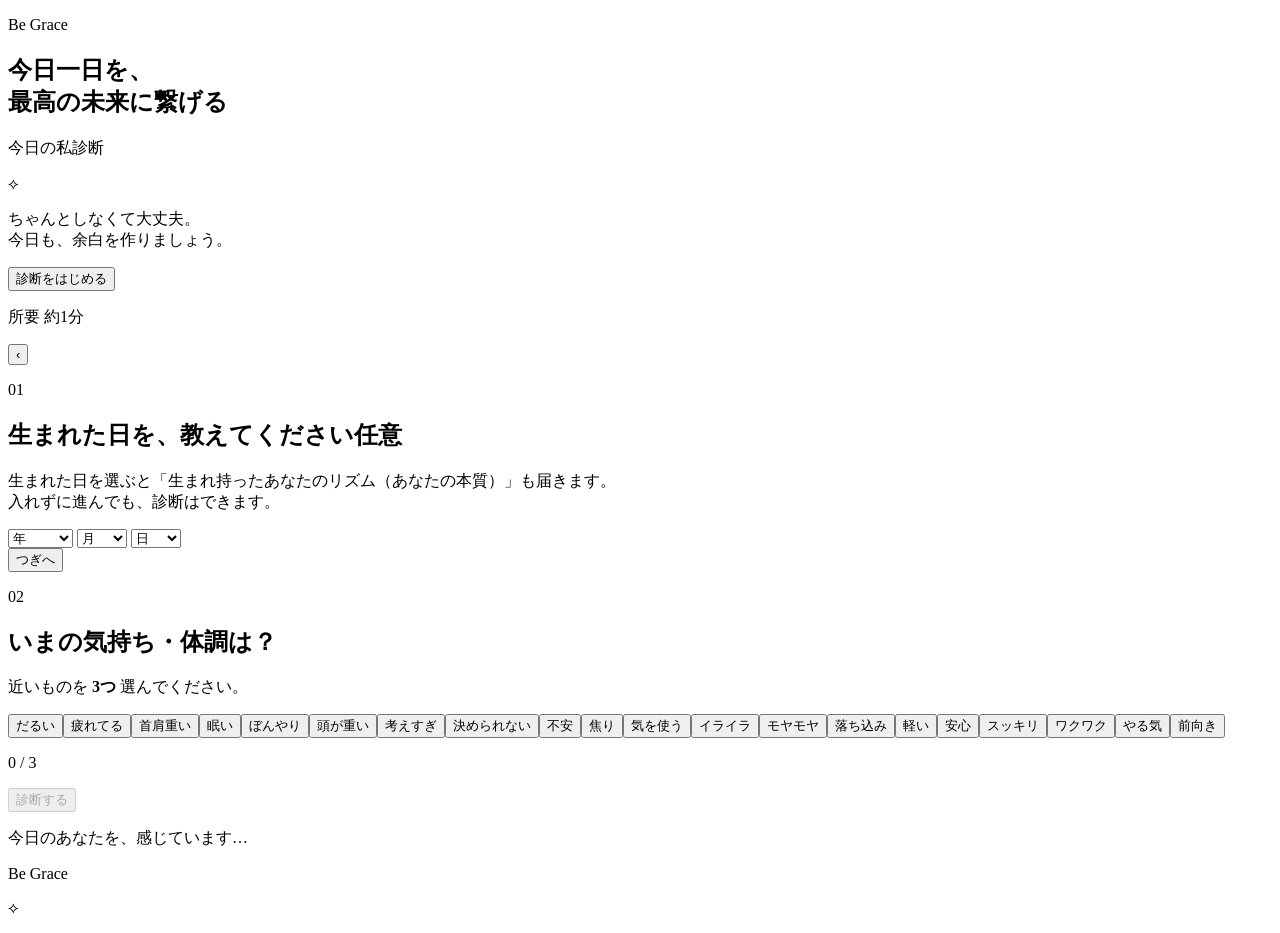
==== index.html @ ad517713 "30日専用アプリ（独立）：常に30日・ラベンダーDアイコン・最後に会員誘導・HP/モード切替なし" ====
<!DOCTYPE html>
<html lang="ja">
  <head>
    <meta charset="UTF-8" />
    <meta name="viewport" content="width=device-width, initial-scale=1.0, viewport-fit=cover" />
    <meta name="theme-color" content="#c4b4e7" />
    <title>Be Grace ─ 今日の私診断（30日）</title>

    <!-- ホーム画面用アイコン設定（manifestのstart_url上書きを避け、追加時のURL=モードを保持） -->
    <link rel="icon" href="icon-192.png" />
    <link rel="apple-touch-icon" href="apple-touch-icon.png" />
    <meta name="apple-mobile-web-app-capable" content="yes" />
    <meta name="mobile-web-app-capable" content="yes" />
    <meta name="apple-mobile-web-app-status-bar-style" content="default" />
    <meta name="apple-mobile-web-app-title" content="私診断" />
    <meta
      name="description"
      content="今日一日を最高の未来に繋げる。Be Grace の無料の玄関、今日の私診断。"
    />

    <!-- 共有時（LINE / Instagram など）のプレビュー表示 -->
    <meta property="og:type" content="website" />
    <meta property="og:title" content="今日の私診断 ─ Be Grace" />
    <meta
      property="og:description"
      content="今日一日を、最高の未来に繋げる。1分でできる、今日のあなたの状態診断。"
    />
    <meta property="og:locale" content="ja_JP" />
    <meta name="twitter:card" content="summary_large_image" />
    <!-- ▼公開後、画像URL（絶対パス）を入れると、共有時に画像が出ます
         <meta property="og:image" content="https://あなたのURL/ogp.png" /> -->

    <!-- タブ・ブックマークのアイコン（ゴールドのリング） -->
    <link
      rel="icon"
      href="data:image/svg+xml,%3Csvg%20xmlns='http://www.w3.org/2000/svg'%20viewBox='0%200%2032%2032'%3E%3Ccircle%20cx='16'%20cy='16'%20r='9'%20fill='none'%20stroke='%23bd9c5e'%20stroke-width='2'/%3E%3C/svg%3E"
    />

    <link rel="preconnect" href="https://fonts.googleapis.com" />
    <link rel="preconnect" href="https://fonts.gstatic.com" crossorigin />
    <link
      href="https://fonts.googleapis.com/css2?family=Noto+Sans+JP:wght@300;400;500&family=Noto+Serif+JP:wght@300;400;500;600&family=Cormorant+Garamond:ital,wght@0,400;0,500;1,400&display=swap"
      rel="stylesheet"
    />
    <link rel="stylesheet" href="styles.css" />
  </head>
  <body>
    <main class="stage" id="stage">
      <!-- ▼ 玄関（ウェルカム） -->
      <section class="screen screen--welcome is-active" data-screen="welcome">
        <div class="welcome-inner">
          <p class="eyebrow">Be Grace</p>
          <h1 class="hero-title">今日一日を、<br />最高の未来に繋げる</h1>
          <p class="hero-sub">今日の私診断</p>
          <div class="hero-ornament" aria-hidden="true">⟡</div>
          <p class="hero-lead">
            ちゃんとしなくて大丈夫。<br />
            今日も、余白を作りましょう。
          </p>
          <button class="btn btn--primary" data-action="start">診断をはじめる</button>
          <p class="hero-note">所要 約1分 ・ 無料</p>
        </div>
      </section>

      <!-- ▼ 質問ステップ -->
      <section class="screen screen--quiz" data-screen="quiz">
        <header class="quiz-head">
          <button class="back" data-action="back" aria-label="ひとつ前へ">‹</button>
          <div class="progress" aria-hidden="true">
            <span class="dot" data-step="0"></span>
            <span class="dot" data-step="1"></span>
          </div>
          <span class="quiz-head__spacer"></span>
        </header>

        <!-- Step 1: 生年月日 -->
        <div class="step is-active" data-step="0">
          <p class="step-no">01</p>
          <h2 class="step-title">生まれた日を、教えてください<span class="optional-tag">任意</span></h2>
          <p class="step-hint">
            生まれた日を選ぶと「生まれ持ったあなたのリズム（あなたの本質）」も届きます。<br />
            入れずに進んでも、診断はできます。
          </p>
          <div class="field-birth">
            <select class="field-select" id="birthYear" aria-label="生まれた年"></select>
            <select class="field-select" id="birthMonth" aria-label="生まれた月"></select>
            <select class="field-select" id="birthDay" aria-label="生まれた日"></select>
          </div>
          <div class="birth-preview" id="birthPreview" hidden>
            <span class="rhythm-label">Your Nature ─ 生まれ持ったあなたのリズム</span>
            <p class="rhythm-name"></p>
            <p class="rhythm-reading"></p>
            <p class="birth-preview__caption">↑ これが、あなたの生まれ持った性質です。</p>
          </div>
          <button class="btn btn--primary" data-action="next" data-from="0">つぎへ</button>
        </div>

        <!-- Step 2: 気持ち・体調 3つ -->
        <div class="step" data-step="1">
          <p class="step-no">02</p>
          <h2 class="step-title">いまの気持ち・体調は？</h2>
          <p class="step-hint">近いものを <b>3つ</b> 選んでください。</p>
          <div
            class="choices choices--feelings"
            id="feelings"
            role="group"
            aria-label="気持ち・体調を3つ選ぶ"
          ><!-- JSで生成 --></div>
          <p class="select-count" id="selectCount">0 / 3</p>
          <button class="btn btn--primary" data-action="next" data-from="1" disabled>
            診断する
          </button>
        </div>
      </section>

      <!-- ▼ 診断中 -->
      <section class="screen screen--loading" data-screen="loading">
        <div class="loader" aria-hidden="true"><span></span><span></span><span></span></div>
        <p class="loading-text">今日のあなたを、感じています…</p>
      </section>

      <!-- ▼ 使い切ったとき（1回／14日モード）の案内 -->
      <section class="screen screen--welcome" data-screen="locked">
        <div class="welcome-inner">
          <p class="eyebrow">Be Grace</p>
          <div class="hero-ornament" aria-hidden="true">⟡</div>
          <p class="hero-lead" id="lockedLead"></p>
          <a class="btn btn--primary" id="lockedCta" href="#" target="_blank" rel="noopener"></a>
        </div>
      </section>

      <!-- ▼ 結果 -->
      <section class="screen screen--result" data-screen="result">
        <div class="result-inner" id="resultInner"><!-- JSで生成 --></div>
      </section>
    </main>

    <script src="config.js"></script>
    <script src="data.js"></script>
    <script src="app.js"></script>
  </body>
</html>
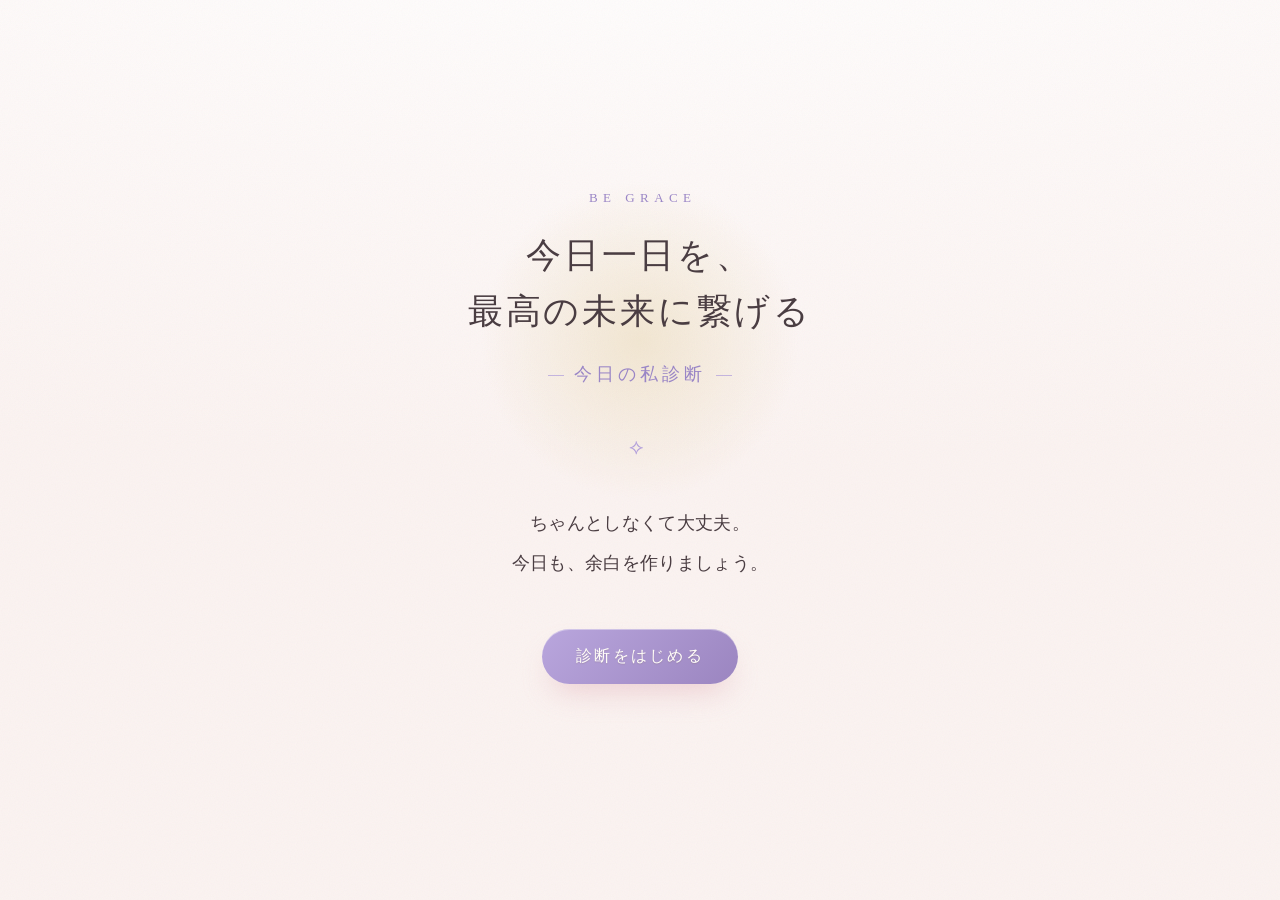
==== commit 29a7d43c: "30日アプリをリッチ版に：会員版の14日/28日傾向＋30日まとめ＋誘導を移植（カラダ表記・30日固定・専用記憶箱・ラベンダー）" ====
--- a/index.html
+++ b/index.html
@@ -5,17 +5,9 @@
     <meta name="viewport" content="width=device-width, initial-scale=1.0, viewport-fit=cover" />
     <meta name="theme-color" content="#c4b4e7" />
     <title>Be Grace ─ 今日の私診断（30日）</title>
-
-    <!-- ホーム画面用アイコン設定（manifestのstart_url上書きを避け、追加時のURL=モードを保持） -->
-    <link rel="icon" href="icon-192.png" />
-    <link rel="apple-touch-icon" href="apple-touch-icon.png" />
-    <meta name="apple-mobile-web-app-capable" content="yes" />
-    <meta name="mobile-web-app-capable" content="yes" />
-    <meta name="apple-mobile-web-app-status-bar-style" content="default" />
-    <meta name="apple-mobile-web-app-title" content="私診断" />
     <meta
       name="description"
-      content="今日一日を最高の未来に繋げる。Be Grace の無料の玄関、今日の私診断。"
+      content="今日一日を最高の未来に繋げる。Be Grace、今日の私診断。"
     />
 
     <!-- 共有時（LINE / Instagram など）のプレビュー表示 -->
@@ -30,11 +22,12 @@
     <!-- ▼公開後、画像URL（絶対パス）を入れると、共有時に画像が出ます
          <meta property="og:image" content="https://あなたのURL/ogp.png" /> -->
 
-    <!-- タブ・ブックマークのアイコン（ゴールドのリング） -->
-    <link
-      rel="icon"
-      href="data:image/svg+xml,%3Csvg%20xmlns='http://www.w3.org/2000/svg'%20viewBox='0%200%2032%2032'%3E%3Ccircle%20cx='16'%20cy='16'%20r='9'%20fill='none'%20stroke='%23bd9c5e'%20stroke-width='2'/%3E%3C/svg%3E"
-    />
+    <!-- アプリアイコン（ラベンダー・私診断30） -->
+    <link rel="icon" href="icon-192.png" />
+    <link rel="apple-touch-icon" href="apple-touch-icon.png" />
+    <link rel="manifest" href="manifest.webmanifest" />
+    <meta name="apple-mobile-web-app-capable" content="yes" />
+    <meta name="apple-mobile-web-app-title" content="私診断30" />
 
     <link rel="preconnect" href="https://fonts.googleapis.com" />
     <link rel="preconnect" href="https://fonts.gstatic.com" crossorigin />
@@ -42,7 +35,891 @@
       href="https://fonts.googleapis.com/css2?family=Noto+Sans+JP:wght@300;400;500&family=Noto+Serif+JP:wght@300;400;500;600&family=Cormorant+Garamond:ital,wght@0,400;0,500;1,400&display=swap"
       rel="stylesheet"
     />
-    <link rel="stylesheet" href="styles.css" />
+    <style>
+/* ============================================================
+   Be Grace ─ 今日の私診断
+   リュクス・女性向け・余白を大切にしたトーン
+   ============================================================ */
+
+:root {
+  --cream: #fdf8f7;
+  --cream-deep: #fbf3f1;
+  --ivory: #ffffff;
+  --ink: #4a3d42;
+  --ink-soft: #7a6a70;
+  --gold: #b3a0db;
+  --gold-deep: #9a86c6;
+  --gold-light: #efe9f9;
+  --rose: #e6a6b4;
+  --rose-soft: #f6d2da;
+  --rosegold: #e3b79e;
+  --line: #f0dcd4;
+  --radius: 26px;
+  --ease: cubic-bezier(0.22, 0.61, 0.36, 1);
+  --shadow: 0 30px 60px -24px rgba(205, 165, 170, 0.30);
+  --shadow-card: 0 26px 54px -24px rgba(205, 165, 170, 0.32), 0 4px 14px -8px rgba(205, 165, 170, 0.18);
+  --shadow-soft: 0 16px 38px -22px rgba(205, 165, 170, 0.26);
+  --shadow-btn: 0 16px 30px -10px rgba(220, 160, 170, 0.45);
+}
+
+* {
+  box-sizing: border-box;
+  margin: 0;
+  padding: 0;
+}
+
+html,
+body {
+  height: 100%;
+}
+
+body {
+  font-family: 'Noto Sans JP', sans-serif;
+  color: var(--ink);
+  background:
+    radial-gradient(150% 65% at 50% -14%, #ffffff 0%, var(--cream) 52%, var(--cream-deep) 100%) fixed;
+  -webkit-font-smoothing: antialiased;
+  line-height: 1.85;
+  letter-spacing: 0.02em;
+  font-weight: 300;
+}
+
+/* ごく薄い紙の質感（リュクスなマット感） */
+body::before {
+  content: '';
+  position: fixed;
+  inset: 0;
+  z-index: 0;
+  pointer-events: none;
+  background-image: url("data:image/svg+xml,%3Csvg%20xmlns='http://www.w3.org/2000/svg'%20width='100'%20height='100'%3E%3Cfilter%20id='n'%3E%3CfeTurbulence%20type='fractalNoise'%20baseFrequency='0.85'%20numOctaves='2'%20stitchTiles='stitch'/%3E%3C/filter%3E%3Crect%20width='100%25'%20height='100%25'%20filter='url(%23n)'/%3E%3C/svg%3E");
+  opacity: 0.05;
+  mix-blend-mode: multiply;
+}
+
+.stage {
+  max-width: 468px;
+  margin: 0 auto;
+  min-height: 100dvh;
+  padding: 0 24px env(safe-area-inset-bottom);
+  display: flex;
+  flex-direction: column;
+  position: relative;
+  z-index: 1;
+}
+
+/* ---------- 画面の切り替え ---------- */
+.screen {
+  display: none;
+  flex: 1;
+  flex-direction: column;
+  animation: fade 0.7s var(--ease);
+}
+.screen.is-active {
+  display: flex;
+}
+@keyframes fade {
+  from {
+    opacity: 0;
+    transform: translateY(14px);
+  }
+  to {
+    opacity: 1;
+    transform: none;
+  }
+}
+
+/* ---------- 共通パーツ ---------- */
+.eyebrow {
+  font-family: 'Cormorant Garamond', serif;
+  letter-spacing: 0.42em;
+  text-transform: uppercase;
+  font-size: 13px;
+  color: var(--gold-deep);
+  text-indent: 0.42em;
+}
+
+.btn {
+  font-family: inherit;
+  font-size: 16px;
+  font-weight: 400;
+  letter-spacing: 0.14em;
+  border: none;
+  cursor: pointer;
+  border-radius: 999px;
+  padding: 17px 34px;
+  display: inline-block;
+  text-align: center;
+  text-decoration: none; /* <a>のボタンでも下線を出さず、余白を正しく効かせる */
+  transition:
+    transform 0.4s var(--ease),
+    box-shadow 0.4s var(--ease),
+    opacity 0.3s;
+}
+.btn--primary {
+  background: linear-gradient(135deg, #b9a6dd 0%, #9b85c0 100%);
+  color: #fffdf8;
+  box-shadow: var(--shadow-btn), inset 0 1px 0 rgba(255, 255, 255, 0.38);
+  text-shadow: 0 1px 1px rgba(120, 90, 40, 0.16);
+}
+.btn--primary:hover {
+  transform: translateY(-2px);
+  box-shadow:
+    0 22px 36px -10px rgba(168, 134, 63, 0.5),
+    inset 0 1px 0 rgba(255, 255, 255, 0.42);
+}
+.btn--primary:active {
+  transform: translateY(0);
+}
+.btn--primary:disabled {
+  opacity: 0.35;
+  cursor: default;
+  box-shadow: none;
+  transform: none;
+}
+.btn--ghost {
+  background: transparent;
+  color: var(--gold-deep);
+  border: 1px solid var(--line);
+}
+/* やわらかいお誘い用（売り込み感を出さない） */
+.btn--soft {
+  background: linear-gradient(180deg, #fffefb, #f6ecda);
+  color: var(--gold-deep);
+  border: 1px solid var(--gold);
+  box-shadow: 0 8px 20px -12px rgba(168, 134, 63, 0.32);
+}
+.btn--soft:hover {
+  transform: translateY(-2px);
+  background: linear-gradient(180deg, #fffefb, #f1e4cb);
+  box-shadow: 0 14px 26px -12px rgba(168, 134, 63, 0.4);
+}
+
+/* ============================================================
+   玄関（ウェルカム）
+   ============================================================ */
+.screen--welcome {
+  justify-content: center;
+  text-align: center;
+}
+.welcome-inner {
+  padding: 40px 6px 70px;
+  position: relative;
+}
+/* 玄関の、やわらかな光 */
+.welcome-inner::before {
+  content: '';
+  position: absolute;
+  top: 4%;
+  left: 50%;
+  width: 340px;
+  height: 340px;
+  max-width: 92vw;
+  transform: translateX(-50%);
+  background: radial-gradient(circle, rgba(226, 207, 159, 0.4), transparent 66%);
+  z-index: -1;
+  pointer-events: none;
+}
+.hero-title {
+  font-family: 'Noto Serif JP', serif;
+  font-weight: 500;
+  font-size: clamp(27px, 8.2vw, 35px);
+  letter-spacing: 0.08em;
+  margin: 18px 0 14px;
+  line-height: 1.6;
+}
+.hero-sub {
+  display: inline-block;
+  font-family: 'Noto Serif JP', serif;
+  font-weight: 400;
+  color: var(--gold-deep);
+  letter-spacing: 0.22em;
+  font-size: 18px;
+  position: relative;
+  padding: 0 26px;
+  margin-top: 4px;
+}
+.hero-sub::before,
+.hero-sub::after {
+  content: '';
+  position: absolute;
+  top: 52%;
+  width: 16px;
+  height: 1px;
+  background: var(--gold);
+  opacity: 0.75;
+}
+.hero-sub::before {
+  left: 0;
+}
+.hero-sub::after {
+  right: 0;
+}
+.hero-ornament {
+  color: var(--gold);
+  font-size: 22px;
+  margin: 36px 0;
+  letter-spacing: 0.3em;
+}
+.hero-lead {
+  font-family: 'Noto Serif JP', serif;
+  font-weight: 300;
+  font-size: 18px;
+  line-height: 2.2;
+  margin-bottom: 46px;
+}
+.hero-note {
+  margin-top: 22px;
+  font-size: 12px;
+  letter-spacing: 0.18em;
+  color: var(--ink-soft);
+}
+
+/* ============================================================
+   クイズ
+   ============================================================ */
+.quiz-head {
+  display: flex;
+  align-items: center;
+  justify-content: space-between;
+  padding: 26px 2px 8px;
+}
+.back {
+  background: none;
+  border: none;
+  font-size: 28px;
+  line-height: 1;
+  color: var(--gold-deep);
+  cursor: pointer;
+  width: 40px;
+  height: 40px;
+  border-radius: 50%;
+  transition: background 0.3s;
+}
+.back:hover {
+  background: rgba(189, 156, 94, 0.1);
+}
+.quiz-head__spacer {
+  width: 40px;
+}
+.progress {
+  display: flex;
+  gap: 10px;
+}
+.dot {
+  width: 8px;
+  height: 8px;
+  border-radius: 50%;
+  background: var(--line);
+  transition: all 0.5s var(--ease);
+}
+.dot.is-on {
+  background: var(--gold);
+  transform: scale(1.25);
+}
+
+.step {
+  display: none;
+  flex: 1;
+  flex-direction: column;
+  padding: 18px 2px 40px;
+  animation: fade 0.6s var(--ease);
+}
+.step.is-active {
+  display: flex;
+}
+.step-no {
+  font-family: 'Cormorant Garamond', serif;
+  font-size: 30px;
+  color: var(--gold);
+  letter-spacing: 0.1em;
+}
+.step-title {
+  font-family: 'Noto Serif JP', serif;
+  font-weight: 500;
+  font-size: clamp(16px, 4.8vw, 19px);
+  line-height: 1.6;
+  margin: 8px 0 10px;
+  white-space: nowrap; /* 見出しは1行に収める */
+}
+.step-hint {
+  color: var(--ink-soft);
+  font-size: 14px;
+  margin-bottom: 30px;
+}
+.optional-tag {
+  display: inline-block;
+  vertical-align: middle;
+  margin-left: 10px;
+  font-family: 'Noto Sans JP', sans-serif;
+  font-size: 11px;
+  font-weight: 400;
+  letter-spacing: 0.08em;
+  color: var(--gold-deep);
+  background: rgba(189, 156, 94, 0.12);
+  border-radius: 999px;
+  padding: 3px 12px;
+}
+.step-hint b {
+  color: var(--gold-deep);
+  font-weight: 500;
+}
+
+.field-birth {
+  display: flex;
+  gap: 10px;
+}
+.field-select {
+  flex: 1;
+  min-width: 0;
+  font-family: inherit;
+  font-size: 16px;
+  color: var(--ink);
+  background-color: var(--ivory);
+  border: 1px solid var(--line);
+  border-radius: 16px;
+  padding: 17px 28px 17px 12px;
+  cursor: pointer;
+  letter-spacing: 0.04em;
+  text-align: center;
+  text-align-last: center;
+  appearance: none;
+  -webkit-appearance: none;
+  /* 金色の下向き矢印（押せる印） */
+  background-image: url("data:image/svg+xml,%3Csvg%20xmlns='http://www.w3.org/2000/svg'%20width='12'%20height='8'%20viewBox='0%200%2012%208'%3E%3Cpath%20d='M1%201l5%205%205-5'%20fill='none'%20stroke='%23bd9c5e'%20stroke-width='1.6'/%3E%3C/svg%3E");
+  background-repeat: no-repeat;
+  background-position: right 11px center;
+}
+.field-select:focus {
+  outline: none;
+  border-color: var(--gold);
+  box-shadow: 0 0 0 4px rgba(189, 156, 94, 0.12);
+}
+
+/* 生まれた日を選ぶと現れる、その場プレビュー */
+.birth-preview {
+  margin-top: 22px;
+  margin-bottom: auto;
+  text-align: center;
+  padding: 24px 22px 22px;
+  background: linear-gradient(135deg, #faf4e9, #f5ead6);
+  border-radius: 22px;
+  animation: rise 0.6s var(--ease);
+}
+.birth-preview .rhythm-name {
+  font-size: 21px;
+  margin-top: 8px;
+}
+.birth-preview .rhythm-reading {
+  font-size: 14px;
+}
+.birth-preview__caption {
+  margin-top: 16px;
+  font-size: 11px;
+  line-height: 1.8;
+  color: var(--ink-soft);
+  letter-spacing: 0.04em;
+}
+
+/* 選択肢 */
+.choices {
+  display: flex;
+  flex-wrap: wrap;
+  gap: 11px;
+  margin-bottom: auto;
+}
+.choices--gender {
+  flex-direction: column;
+}
+.chip {
+  font-family: inherit;
+  font-size: 15px;
+  font-weight: 300;
+  color: var(--ink);
+  background: linear-gradient(180deg, #fffdf9, var(--ivory));
+  border: 1px solid var(--line);
+  border-radius: 999px;
+  padding: 13px 20px;
+  cursor: pointer;
+  transition: all 0.35s var(--ease);
+  letter-spacing: 0.05em;
+  box-shadow: 0 2px 6px -3px rgba(150, 122, 80, 0.12);
+}
+.chip--lg {
+  padding: 18px 22px;
+  text-align: left;
+  font-size: 16px;
+}
+.chip:hover {
+  border-color: var(--gold);
+  transform: translateY(-1px);
+}
+.chip.is-on, .chip:active {
+  background: #fff !important;
+  color: var(--gold-deep) !important;
+  border-color: var(--gold) !important;
+  transform: translateY(-1px) !important;
+  box-shadow: 0 6px 16px -8px rgba(179, 160, 219, 0.55) !important;
+  font-weight: 600 !important;
+}
+.chip { -webkit-tap-highlight-color: transparent; touch-action: manipulation; }
+/* tone でほのかに色味を分ける */
+.chip[data-tone='shine'].is-on {
+  background: #fff;
+}
+.chip.is-disabled {
+  opacity: 0.4;
+  pointer-events: none;
+}
+
+.select-count {
+  text-align: center;
+  font-family: 'Cormorant Garamond', serif;
+  font-size: 22px;
+  color: var(--gold-deep);
+  letter-spacing: 0.1em;
+  margin: 24px 0 18px;
+}
+
+.step .btn {
+  margin-top: 26px;
+  width: 100%;
+}
+
+/* ============================================================
+   診断中
+   ============================================================ */
+.screen--loading {
+  justify-content: center;
+  align-items: center;
+  text-align: center;
+}
+.loader {
+  display: flex;
+  gap: 12px;
+  margin-bottom: 28px;
+}
+.loader span {
+  width: 11px;
+  height: 11px;
+  border-radius: 50%;
+  background: var(--gold);
+  animation: breathe 1.4s var(--ease) infinite;
+}
+.loader span:nth-child(2) {
+  animation-delay: 0.2s;
+}
+.loader span:nth-child(3) {
+  animation-delay: 0.4s;
+}
+@keyframes breathe {
+  0%,
+  100% {
+    transform: scale(0.6);
+    opacity: 0.4;
+  }
+  50% {
+    transform: scale(1);
+    opacity: 1;
+  }
+}
+.loading-text {
+  font-family: 'Noto Serif JP', serif;
+  color: var(--ink-soft);
+  letter-spacing: 0.14em;
+}
+
+/* ============================================================
+   結果
+   ============================================================ */
+.screen--result {
+  padding-bottom: 50px;
+}
+.result-inner {
+  padding-top: 34px;
+}
+.result-eyebrow {
+  text-align: center;
+  font-family: 'Cormorant Garamond', serif;
+  letter-spacing: 0.4em;
+  font-size: 12px;
+  color: var(--gold-deep);
+  text-transform: uppercase;
+  margin-bottom: 18px;
+}
+.result-personal {
+  text-align: center;
+  font-size: 13px;
+  color: var(--ink-soft);
+  margin-bottom: 22px;
+  letter-spacing: 0.06em;
+}
+
+/* 結果ヘッダーカード */
+.result-card {
+  background: linear-gradient(170deg, #fffdf9, var(--ivory));
+  border-radius: var(--radius);
+  padding: 46px 30px 40px;
+  text-align: center;
+  box-shadow: var(--shadow-card);
+  border: 1px solid rgba(255, 255, 255, 0.8);
+  position: relative;
+  overflow: hidden;
+}
+.result-card::before {
+  content: '';
+  position: absolute;
+  inset: 0 0 auto 0;
+  height: 4px;
+  background: linear-gradient(
+    90deg,
+    transparent,
+    var(--type-accent, var(--gold)) 22%,
+    var(--type-accent, var(--gold)) 78%,
+    transparent
+  );
+}
+.result-symbol {
+  font-size: 40px;
+  color: var(--type-accent, var(--gold));
+  line-height: 1;
+}
+.result-type {
+  font-family: 'Noto Serif JP', serif;
+  font-weight: 600;
+  font-size: clamp(21px, 6.4vw, 29px);
+  letter-spacing: 0.03em;
+  margin: 16px 0 12px;
+  white-space: nowrap; /* 「エネルギー充電タイプ」等の長い名前も1行に収める */
+}
+.result-tagline {
+  font-family: 'Noto Serif JP', serif;
+  font-weight: 300;
+  color: var(--ink-soft);
+  font-size: 16px;
+  line-height: 1.9;
+}
+
+/* 今日のあなたのリズム（生年月日 × 今日の日付） */
+.result-rhythm {
+  margin-top: 22px;
+  text-align: center;
+  padding: 24px 22px 26px;
+  background: rgba(255, 255, 255, 0.4);
+  border: 1px solid var(--line);
+  border-radius: 22px;
+  opacity: 0;
+  transform: translateY(16px);
+  animation: rise 0.7s var(--ease) forwards;
+}
+.rhythm-label {
+  display: inline-block;
+  font-family: 'Cormorant Garamond', serif;
+  letter-spacing: 0.18em;
+  font-size: 11px;
+  text-transform: uppercase;
+  color: var(--gold-deep);
+  margin-bottom: 14px;
+}
+.rhythm-name {
+  font-family: 'Noto Serif JP', serif;
+  font-weight: 500;
+  font-size: 22px;
+  letter-spacing: 0.1em;
+  color: var(--gold-deep);
+  position: relative;
+  display: inline-block;
+  padding: 0 24px;
+}
+.rhythm-name::before,
+.rhythm-name::after {
+  content: '';
+  position: absolute;
+  top: 50%;
+  width: 16px;
+  height: 1px;
+  background: var(--gold);
+  opacity: 0.6;
+}
+.rhythm-name::before {
+  left: -6px;
+}
+.rhythm-name::after {
+  right: -6px;
+}
+.rhythm-reading {
+  font-family: 'Noto Serif JP', serif;
+  font-weight: 300;
+  font-size: 14.5px;
+  line-height: 2.05;
+  color: var(--ink);
+  margin-top: 14px;
+  text-align: left;
+}
+
+/* 結果のセクション群 */
+.result-block {
+  margin-top: 26px;
+  background: rgba(255, 255, 255, 0.55);
+  border: 1px solid var(--line);
+  border-radius: 22px;
+  padding: 26px 26px 28px;
+  opacity: 0;
+  transform: translateY(16px);
+  animation: rise 0.7s var(--ease) forwards;
+}
+@keyframes rise {
+  to {
+    opacity: 1;
+    transform: none;
+  }
+}
+.block-label {
+  display: inline-flex;
+  align-items: center;
+  gap: 9px;
+  font-family: 'Cormorant Garamond', serif;
+  letter-spacing: 0.16em;
+  font-size: 13px;
+  text-transform: uppercase;
+  color: var(--gold-deep);
+  margin-bottom: 14px;
+}
+.block-label::before {
+  content: '';
+  width: 18px;
+  height: 1px;
+  background: var(--gold);
+}
+.block-jp {
+  font-family: 'Noto Serif JP', serif;
+  font-weight: 500;
+  font-size: 17px;
+  margin-bottom: 10px;
+  letter-spacing: 0.04em;
+}
+.block-body {
+  font-size: 15px;
+  line-height: 2.1;
+  color: var(--ink);
+}
+
+/* 今日の状態ブロックは、他の結果と同じく中央ぞろえに */
+.result-block--today {
+  text-align: center;
+}
+.result-block--today .block-label {
+  justify-content: center;
+}
+/* 読み応えのある本文（お見受け文・アドバイス）は、読みやすく左ぞろえに */
+.result-block--today .block-body {
+  text-align: left;
+}
+
+/* 今日の判定（進みやすい日 / 整えながら進む日） */
+.verdict {
+  font-family: 'Noto Serif JP', serif;
+  font-weight: 500;
+  font-size: clamp(19px, 5.4vw, 22px);
+  color: var(--gold-deep);
+  text-align: center;
+  letter-spacing: 0.04em;
+  line-height: 1.7;
+  margin-bottom: 18px;
+}
+
+/* タイプ統計（これまでのタイプ別の回数） */
+.type-stats { margin-top: 18px; text-align: left; }
+.type-stats__row { margin: 12px 0; }
+.type-stats__head { display: flex; justify-content: space-between; align-items: baseline; margin-bottom: 5px; gap: 10px; }
+.type-stats__name { font-size: 13px; color: var(--ink); letter-spacing: 0.03em; }
+.type-stats__num { flex: 0 0 auto; font-size: 12px; color: var(--ink-soft); letter-spacing: 0.04em; }
+.type-stats__bar { display: block; height: 6px; border-radius: 999px; background: var(--line); overflow: hidden; }
+.type-stats__fill { display: block; height: 100%; border-radius: 999px;
+  background: linear-gradient(90deg, var(--gold-light), var(--gold-deep)); }
+.type-stats__round { text-align: center; font-size: 12px; color: var(--gold-deep);
+  letter-spacing: 0.08em; margin: -8px 0 14px; }
+.type-stats__note { text-align: center; font-size: 12px; color: var(--ink-soft);
+  letter-spacing: 0.04em; margin-top: 16px; line-height: 1.7; }
+
+/* アファメーション（特別なトーン） */
+.result-block--affirm {
+  background: #ffffff;
+  border-color: var(--line);
+  text-align: center;
+}
+/* アファメーション3つ：1行ずつ、やさしい区切り線で */
+.result-block--affirm .block-jp {
+  margin-bottom: 16px;
+}
+.affirm-line {
+  font-family: 'Noto Serif JP', serif;
+  font-weight: 300;
+  font-size: clamp(15px, 4.2vw, 17px);
+  line-height: 2;
+  padding: 12px 4px;
+}
+.affirm-line + .affirm-line {
+  border-top: 1px solid rgba(189, 156, 94, 0.2);
+}
+
+.affirm-quote {
+  font-family: 'Noto Serif JP', serif;
+  font-weight: 300;
+  font-size: clamp(15px, 4.4vw, 17px);
+  line-height: 2.1;
+  position: relative;
+  padding: 8px 6px;
+}
+.affirm-quote::before,
+.affirm-quote::after {
+  content: none;
+}
+.affirm-quote::after {
+  content: none;
+}
+
+/* 最後のやさしい一言 */
+.result-closing {
+  text-align: center;
+  font-family: 'Noto Serif JP', serif;
+  font-weight: 300;
+  font-size: 18px;
+  line-height: 2.2;
+  color: var(--ink);
+  margin: 40px 14px 8px;
+}
+.closing-mark {
+  color: var(--gold);
+  font-size: 18px;
+  margin-bottom: 14px;
+}
+
+/* Be Grace Message（オーナーからの、毎回ランダムなひとこと） */
+.result-message {
+  display: flex;
+  flex-direction: column;
+  align-items: center;
+}
+.message-label {
+  font-family: 'Cormorant Garamond', serif;
+  letter-spacing: 0.3em;
+  font-size: 12px;
+  text-transform: uppercase;
+  color: var(--gold-deep);
+  text-indent: 0.3em;
+  margin-bottom: 16px;
+}
+.message-body {
+  font-family: 'Noto Serif JP', serif;
+  font-weight: 300;
+  font-size: clamp(16px, 4.6vw, 18px);
+  line-height: 2.2;
+}
+
+/* 鍵の奥への、ひそやかな誘い（売り込まない） */
+.result-door {
+  margin-top: 44px;
+  text-align: center;
+  padding: 30px 24px;
+  border-top: 1px solid var(--line);
+}
+.door-line {
+  font-family: 'Noto Serif JP', serif;
+  font-weight: 300;
+  font-size: 15px;
+  color: var(--ink-soft);
+  line-height: 2.1;
+  letter-spacing: 0.06em;
+}
+.door-cta {
+  width: 100%;
+  margin-top: 24px;
+}
+.door-sub {
+  margin-top: 14px;
+  font-size: 12px;
+  color: var(--ink-soft);
+  letter-spacing: 0.04em;
+}
+.door-invite {
+  margin-top: 18px;
+  font-family: 'Noto Serif JP', serif;
+  font-weight: 400;
+  font-size: 16px;
+  line-height: 2;
+  color: var(--ink);
+  letter-spacing: 0.05em;
+}
+.door-key {
+  font-size: 20px;
+  color: var(--gold);
+  display: block;
+  margin-bottom: 12px;
+}
+.door-mark {
+  font-size: 18px;
+  color: var(--gold);
+  margin-bottom: 14px;
+  letter-spacing: 0.2em;
+}
+
+.result-actions {
+  margin-top: 34px;
+  display: flex;
+  flex-direction: column;
+  gap: 12px;
+}
+.result-actions .btn {
+  width: 100%;
+}
+
+/* やさしい免責 */
+.disclaimer {
+  margin-top: 26px;
+  text-align: center;
+  font-size: 11px;
+  line-height: 1.9;
+  color: var(--ink-soft);
+  opacity: 0.85;
+  letter-spacing: 0.04em;
+}
+
+/* 「う」だけ・「夫」だけ…と最後の1文字が次の行に落ちる"ぼっち改行"を防ぐ。
+   句読点（、。）の所だけで改行し、語の途中では折り返さない（JSが、。の後ろに改行候補を入れる）。
+   長すぎて1行に入らないときだけ、やむを得ず途中で折り返す（overflow-wrap）。 */
+/* 短い・中央ぞろえの言葉：句読点や中央で"半分ずつ"気持ちよく折り返す（phrの<wbr>＋keep-all） */
+.result-tagline,
+.affirm-quote,
+.affirm-line,
+.message-body,
+.door-line,
+.door-invite {
+  word-break: keep-all;
+}
+/* 読み応えのある本文・見出し・説明文：日本語の自然な改行（禁則処理）に任せる。「。」「、」は行頭に来ない */
+.block-body,
+.rhythm-reading,
+.step-title,
+.step-hint,
+.hero-lead {
+  line-break: strict;
+  word-break: normal;
+  overflow-wrap: normal;
+}
+/* 見出しは行の長さをそろえる */
+.hero-title,
+.hero-lead,
+.step-title {
+  text-wrap: balance;
+}
+
+@media (max-width: 360px) {
+  .stage {
+    padding: 0 16px;
+  }
+}
+
+    </style>
   </head>
   <body>
     <main class="stage" id="stage">
@@ -58,7 +935,6 @@
             今日も、余白を作りましょう。
           </p>
           <button class="btn btn--primary" data-action="start">診断をはじめる</button>
-          <p class="hero-note">所要 約1分 ・ 無料</p>
         </div>
       </section>
 
@@ -134,9 +1010,1024 @@
         <div class="result-inner" id="resultInner"><!-- JSで生成 --></div>
       </section>
     </main>
-
-    <script src="config.js"></script>
-    <script src="data.js"></script>
-    <script src="app.js"></script>
+    <script>
+// iPhoneで「触れている間、色が出る(:active)」を効かせるためのおまじない
+document.addEventListener("touchstart", function () {}, { passive: true });
+/* ============================================================
+ *  Be Grace ─ リンク設定ファイル
+ * ============================================================
+ *
+ *  ボタンの飛び先は、あなたのサイト（WordPress）の固定ページに向けてあります。
+ *  ↓ この2ページを WordPress で作れば、ボタンが自動でそこに繋がります。
+ *    ・begracenao.com/guide/   … 個別相談・セミナーのご案内（①の飛び先）
+ *    ・begracenao.com/member/  … 会員のご案内（②の飛び先）
+ *
+ *  ★ ここがポイント ★
+ *  この2ページの"中身"は、いつでも WordPress の管理画面で編集できます。
+ *  （個別相談→セミナーに変える、日時を変える 等）。
+ *  だから、アプリ本体（このファイル）は二度と触らなくてOKです。
+ * ============================================================ */
+
+const CONFIG = {
+  // ① 1日モードの後 →「ご案内を見る」の飛び先（個別相談・セミナーのご案内ページ）
+  CONSULT_URL: 'https://begracenao.com/guide/',
+
+  // ② 14日モードの後 →「次のご案内を見る」の飛び先（会員のご案内ページ）
+  MEMBER_URL: 'https://begracenao-alt.github.io/link/',
+
+  // （予備）LINE公式の友だち追加リンク。今のファネルではアプリ内で未使用
+  LINE_URL: 'https://begracenao.com/guide/',
+};
+
+/*
+ * ▼ アクセス3段階（モード）の使い方
+ *   ・①1日    … 通常のURL                 （無料・LINE登録した人に渡す）
+ *   ・②30日   … URLのうしろに ?plan=30     を付ける（有料ミニ講座用。最後に「30日まとめ」）
+ *   ・③無期限 … URLのうしろに ?plan=member を付ける（あなた＆会員に渡す）
+ *   例）https://begracenao.com/shindan.html?plan=30
+ */
+
+/*
+ * Be Grace ─ 今日の私診断（入口）
+ * 診断データ定義
+ *
+ * - FEELINGS: 体調・気持ちの選択肢（3つ選ぶ）。各選択肢は診断タイプへの重みを持つ。
+ * - TYPES:    7つの診断タイプと、診断で出す5項目のコピー。
+ *
+ * 医療診断ではなく、セルフケアの範囲。責めず・押し付けず・ホッとする言葉で。
+ */
+
+/* 診断タイプ ID */
+const T = {
+  BRAIN: 'brain', // 脳疲労
+  BODY: 'body', // カラダ疲労
+  NERVE: 'nerve', // 神経緊張
+  EMOTION: 'emotion', // 感情整理
+  CHARGE: 'charge', // エネルギー充電
+  RECOVER: 'recover', // 回復完了
+  CHALLENGE: 'challenge', // チャレンジ日和
+};
+
+/*
+ * 今日の状態チェック（20個・朝に直感で3つ選ぶ）
+ * 各選択肢は裏に2つのタグを持つ：
+ *   type : 7タイプ判定タグ
+ *   mood : 'beautiful'（今日は進みやすい日）/ 'suffering'（今日は整えながら進む日）
+ * 表示の色分けは mood から決める（beautiful=きらめき / suffering=やわらか）。
+ */
+const FEELINGS = [
+  /* ── カラダ ── */
+  { id: 'darui', label: 'だるい', type: T.BODY, mood: 'suffering' },
+  { id: 'tsukareta', label: '疲れてる', type: T.BODY, mood: 'suffering' },
+  { id: 'kubikata', label: '首肩重い', type: T.BODY, mood: 'suffering' },
+  { id: 'nemui', label: '眠い', type: T.CHARGE, mood: 'suffering' },
+  { id: 'bonyari', label: 'ぼんやり', type: T.CHARGE, mood: 'suffering' },
+  /* ── 思考 ── */
+  { id: 'atama', label: '頭が重い', type: T.BRAIN, mood: 'suffering' },
+  { id: 'kangaesugi', label: '考えすぎ', type: T.BRAIN, mood: 'suffering' },
+  { id: 'kimerarenai', label: '決められない', type: T.BRAIN, mood: 'suffering' },
+  /* ── 感情 ── */
+  { id: 'fuan', label: '不安', type: T.NERVE, mood: 'suffering' },
+  { id: 'aseri', label: '焦り', type: T.NERVE, mood: 'suffering' },
+  { id: 'kizukai', label: '気を使う', type: T.NERVE, mood: 'suffering' },
+  { id: 'iraira', label: 'イライラ', type: T.EMOTION, mood: 'suffering' },
+  { id: 'moyamoya', label: 'モヤモヤ', type: T.EMOTION, mood: 'suffering' },
+  { id: 'ochikomi', label: '落ち込み', type: T.EMOTION, mood: 'suffering' },
+  /* ── 前向き ── */
+  { id: 'karui', label: '軽い', type: T.RECOVER, mood: 'beautiful' },
+  { id: 'anshin', label: '安心', type: T.RECOVER, mood: 'beautiful' },
+  { id: 'sukkiri', label: 'スッキリ', type: T.RECOVER, mood: 'beautiful' },
+  { id: 'wakuwaku', label: 'ワクワク', type: T.CHALLENGE, mood: 'beautiful' },
+  { id: 'yaruki', label: 'やる気', type: T.CHALLENGE, mood: 'beautiful' },
+  { id: 'maemuki', label: '前向き', type: T.CHALLENGE, mood: 'beautiful' },
+];
+
+/*
+ * 診断タイプ定義
+ * priority: 同点時の優先順（数が小さいほど先に拾う）。判定(mood)に合うタイプの中で
+ *           同数になったときの決め手。「整える」を大切にする順（カラダ疲労→…→チャレンジ）。
+ * 診断で出すのは下記5項目のみ：
+ *   result(結果) / reason(かんたんな理由) / future(今日の未来メッセージ)
+ *   affirmation(今日のアファメーション) / closing(最後のやさしい一言)
+ */
+const TYPES = {
+  [T.BRAIN]: {
+    id: T.BRAIN,
+    name: '脳疲労タイプ',
+    symbol: '☁︎',
+    tagline: '頭の中に、すこし霧がかかっている日',
+    accent: '#9AA7B0',
+    priority: 3,
+    advices: [
+      '今日は、考えることから少し離れて、頭に余白をつくる日。答えを探すより、ぼんやりする時間を持つほど、思考は自然と澄んでいきます。',
+      'たくさん考えた頭は、もう十分がんばっています。今日は、決めること・調べることをいったん手放して、何もしない余白を自分に許してあげてください。',
+      '情報でいっぱいの頭には、空白がいちばんの栄養です。今日は予定をつめこまず、ぽっかりした時間をひとつ残しておくと、心まで軽くなっていきます。',
+    ],
+    reason: '考えすぎ・情報過多・決断疲れで、頭がオーバーワークになっている状態です。答えを出そうとするほど疲れやすく、今は「もっと考える」より「余白をつくる」ことが必要です。',
+    future: '今日は、考えることをすこしお休みしても大丈夫。頭をゆるめたぶんだけ、明日の発想は澄んでいきます。',
+    affirmations: [
+      '私は、心をゆるめて、答えとつながっています。',
+      '私は、静かな余白の中で、必要な答えを受け取っています。',
+      '私は、今ここに戻るほど、未来への道が自然に見えています。',
+    ],
+    messages: [
+      '過去や未来ではなく、今に戻ろう✨',
+      '大切な直感は、時間と余白がないとやってこない✨',
+      'しっかり寝る。ひたすらぼーっとしよう✨',
+      'そんなに自分を律して頑張らなくて大丈夫✨',
+      '人生は習慣でしか変わらない✨\n結局、毎日どう生きるか。',
+    ],
+  },
+  [T.BODY]: {
+    id: T.BODY,
+    name: 'カラダ疲労タイプ',
+    symbol: '☾',
+    tagline: 'カラダが、休息をやさしく求めている日',
+    accent: '#B79A86',
+    priority: 1,
+    advices: [
+      '今日は、動くことより、カラダを休ませることを最優先にする日。横になる・あたためる・早めに眠る——回復にあてた時間は、ちゃんと未来につながります。',
+      '重く感じるカラダは、これまで動いてくれた証です。今日は無理に動かさず、ゆっくり休ませてあげてください。休むことも、立派な前進です。',
+      'カラダが「少し休ませて」とサインを出しています。今日は予定をしぼって、こまめに座る・深く眠る時間をつくると、巡りも気持ちも戻ってきます。',
+    ],
+    reason: '睡眠不足・移動・家事・仕事などで、カラダの回復が追いついていない状態です。やる気がないのではなく、カラダが「少し休ませて」とサインを出しています。今日は気合いより回復を優先する日です。',
+    future: 'カラダの重さは、がんばってきた証。今日を労わる一日にすると、未来のあなたはふっと軽くなります。',
+    affirmations: [
+      '私は、休みながら、ちゃんと前へ進んでいます。',
+      '私は、カラダを大切にするほど、本来の巡りが戻っています。',
+      '私は、休むほど整い、私らしい未来へ進んでいます。',
+    ],
+    messages: [
+      'エネルギー温存のため、思い切って休んでみて✨',
+      'しっかり寝る。ひたすらぼーっとしよう✨',
+      'そんなに自分を律して頑張らなくて大丈夫✨',
+      'まずは自分がやりたいことをする時間を確保✨',
+      '理想を叶えるために、努力しなきゃと思う必要なし✨',
+    ],
+  },
+  [T.NERVE]: {
+    id: T.NERVE,
+    name: '神経緊張タイプ',
+    symbol: '꙳',
+    tagline: '神経が、すこし張りつめている日',
+    accent: '#A99CC4',
+    priority: 4,
+    advices: [
+      '今日は、気を張った神経を、そっと緩めてあげる日。肩や顔の力を抜いて、ゆっくり長く息を吐くほど、心も穏やかにほどけていきます。',
+      '緊張がつづいたカラダは、ずっとあなたを守ろうとしてくれていました。今日は安心できる場所で、あたたかい飲みものとともに、ゆるむ時間をとってみてください。',
+      '急いで解決しようとせず、まず「もう大丈夫」とカラダに伝える日。緩めるほど神経は落ち着き、見える景色までやわらかくなっていきます。',
+    ],
+    reason: '不安・焦り・気遣い・罪悪感などで、神経が緊張モードになっている状態です。問題をすぐ解決しようとするより、まず安心を戻すことが大切です。カラダをゆるめると、心も落ち着きやすくなります。',
+    future: '気を張ってきたぶん、今日はゆるめる番。呼吸をひとつ深くするだけで、未来は穏やかにほどけていきます。',
+    affirmations: [
+      '私は、ゆるんでいても、ちゃんと守られています。',
+      '私は、安心の中でゆるみ、本来の力を取り戻しています。',
+      '私は、穏やかなカラダで、望む世界を選んでいます。',
+    ],
+    messages: [
+      '世界はあなたの味方✨',
+      '今の感情に気づけただけで十分✨',
+      'そんなに自分を律して頑張らなくて大丈夫✨',
+      '過去や未来ではなく、今に戻ろう✨',
+      '理想を叶えるために、努力しなきゃと思う必要なし✨',
+    ],
+  },
+  [T.EMOTION]: {
+    id: T.EMOTION,
+    name: '感情整理タイプ',
+    symbol: '❀',
+    tagline: 'こころが、整理したい想いを抱えている日',
+    accent: '#C58FA0',
+    priority: 5,
+    advices: [
+      '今日は、わいてくる気持ちを、否定せずそのまま感じてあげる日。「そう感じているんだね」と認めるだけで、心は静かに整っていきます。',
+      '感情は、ふたをするより、感じきるほうが早く流れていきます。今日は前向きになろうとせず、自分の本音にやさしく耳をかたむけてみてください。',
+      '揺れている心は、丁寧に生きている証です。今日は、悲しさもイライラもまるごと抱きしめて、自分にだけは味方でいてあげてください。',
+    ],
+    reason: '悲しさ・落ち込み・イライラ・罪悪感など、感情が内側に溜まっている状態です。無理に前向きになる必要はありません。まずは「そう感じているんだな」と気づくことが、未来へ進む一歩です。',
+    future: 'わいてくる感情は、あなたが丁寧に生きている証。今日は感じきってあげると、未来はもっと軽やかに進みます。',
+    affirmations: [
+      '私は、どんな気持ちの私も、大切にしています。',
+      '私は、感情の奥にある本音とやさしくつながっています。',
+      '私は、自分の気持ちを愛しながら、未来を選んでいます。',
+    ],
+    messages: [
+      '今の感情に気づけただけで十分✨',
+      'やめても大丈夫✨',
+      'いきなりやめなくても、10％からやめてみよう✨',
+      '人に何を言われても、自分だけは自分を許してあげて✨',
+      '世の中の正解が、あなたの正解とは限らない✨',
+      '自分の感情は、少しずつでも表現してみて✨',
+    ],
+  },
+  [T.CHARGE]: {
+    id: T.CHARGE,
+    name: 'エネルギー充電タイプ',
+    symbol: '☼',
+    tagline: 'エネルギーを、静かに満たしたい日',
+    accent: '#D2B377',
+    priority: 2,
+    advices: [
+      '今日は、動き出すより、満ちるのを待つ日。心地よいと感じることをひとつ大切にすると、エネルギーは自然に戻ってきます。',
+      'まだ走り出さなくて大丈夫。今日は、好きな香り・あたたかい光・静かな音楽——自分を満たしてくれるものに、そっと触れて過ごしてみてください。',
+      'エネルギーは、無理に絞り出すより、満たすほどわいてきます。今日は「やらなきゃ」を脇に置いて、心地よさを補給する一日にしてみましょう。',
+    ],
+    reason: '疲れ切っているわけではないけれど、まだ動き出すほどのエネルギーが満ちていない状態です。今日は大きく進むより、整える・ぼーっとする・心地よいものに触れることで、自然に力が戻ってきます。',
+    future: '今は充電の時間。無理に動かず満たしていくほど、未来のあなたは大きく羽ばたけます。',
+    affirmations: [
+      '私は、満ちて、内側から輝いています。',
+      '私は、内側から整い、必要なものを自然に受け取っています。',
+      '私は、満ちた私から、愛と豊かさを巡らせています。',
+    ],
+    messages: [
+      '人生を豊かにするのは、心に残るような経験✨',
+      'まずは自分がやりたいことをする時間を確保✨',
+      'やって幸せなことしかやらないと決めよう✨',
+      '大切な直感は、時間と余白がないとやってこない✨',
+      'しっかり寝る。ひたすらぼーっとしよう✨',
+    ],
+  },
+  [T.RECOVER]: {
+    id: T.RECOVER,
+    name: '回復完了タイプ',
+    symbol: '✦',
+    tagline: '心とカラダが、軽やかに整っている日',
+    accent: '#9CB99E',
+    priority: 6,
+    advices: [
+      '今日は、整ったこの軽やかさを味わう日。気になっていた小さなことに、ふっと手をつけてみると、流れが心地よく動きはじめます。',
+      '心もカラダも、いいバランスにいます。今日はこの調子を活かして、後回しにしていたことへ、軽い気持ちで一歩進んでみてください。',
+      '満ちて整った今は、選ぶ力がいちばん働くとき。今日は、本当にやりたいことを基準に、心が動くほうをそっと選んでいきましょう。',
+    ],
+    reason: 'カラダも気持ちも比較的整っていて、軽さや安心感がある状態です。無理に頑張る必要はありませんが、今の軽さを活かして、小さな行動を起こすと未来につながりやすい日です。',
+    future: '整ったあなたのまま、今日を味わって。この余白が、最高の未来への滑走路になります。',
+    affirmations: [
+      '私は、整っています。今の私で、選んでいます。',
+      '私は、整ったカラダで、本来の私に戻っています。',
+      '私は、満ちた状態から、次のステージへ進んでいます。',
+    ],
+    messages: [
+      '願ったら全部叶う✨\n願わなかったら叶わない✨',
+      '人生を豊かにするのは、心に残るような経験✨',
+      'やって幸せなことしかやらないと決めよう✨',
+      'まずは自分がやりたいことをする時間を確保✨',
+      '世界はあなたの味方✨',
+    ],
+  },
+  [T.CHALLENGE]: {
+    id: T.CHALLENGE,
+    name: 'チャレンジ日和タイプ',
+    symbol: '✧',
+    tagline: '一歩、踏み出すのにぴったりな日',
+    accent: '#D9A14E',
+    priority: 7,
+    advices: [
+      '今日は、追い風が吹いている日。完璧を待たず、やってみたいことへ小さな一歩を出すと、うれしい流れが生まれていきます。',
+      'ワクワクは、進んでいいというサインです。今日は、ためらっていたことに「えいっ」と手をのばしてみてください。動くほど道はひらけます。',
+      '今日のあなたは、軽やかに動ける状態にいます。気になっていた連絡、はじめたかったこと——小さく始めるのに、これ以上ない一日です。',
+    ],
+    reason: 'ワクワク・やってみたい・前向きな感覚が出ている状態です。完璧に準備ができていなくても、今日は一歩動いてみることで流れが生まれやすい日です。小さな挑戦を選んでみましょう。',
+    future: '今日のあなたには、未来を動かす追い風が吹いています。やさしい一歩が、最高の明日をつくります。',
+    affirmations: [
+      '私は、私のペースで、未来を選んでいます。',
+      '私は、楽しさと好奇心を味方に、軽やかに進んでいます。',
+      '私は、今日の一歩から、理想の世界を創っています。',
+    ],
+    messages: [
+      '願ったら全部叶う✨\n願わなかったら叶わない✨',
+      '人生は習慣でしか変わらない✨\n結局、毎日どう生きるか。',
+      'やって幸せなことしかやらないと決めよう✨',
+      '人生を豊かにするのは、心に残るような経験✨',
+      '理想を叶えるために、努力しなきゃと思う必要なし✨',
+    ],
+  },
+};
+
+/*
+ * 生まれ持ったあなたのリズム（数秘・ライフパス）
+ * 生年月日"だけ"から、生まれ持った性質を1つ導く（固定）。
+ * 占いの楽しさに「カラダと心」の世界観をまとわせた、Be Grace だけの占い。
+ * 各タイプ：生まれ持った性質 → カラダの癖 → 整えると伸びる強み。
+ * 数の還元（デジタルルート 1〜9）で性質を選ぶ。
+ */
+const RHYTHMS = [
+  {
+    n: 1,
+    name: 'はじまりの人',
+    symbol: '❍',
+    reading:
+      'あなたは生まれつき、新しい流れを生み出す人。前へ進む力が強いぶん、カラダは“がんばりすぎ”の緊張を肩や頭に抱えやすいタイプ。ゆるめる時間をとるほど、あなたの推進力は冴えていきます。',
+  },
+  {
+    n: 2,
+    name: 'つながりの人',
+    symbol: '❀',
+    reading:
+      'あなたは生まれつき、人の気持ちを受けとる繊細なアンテナの持ち主。やさしさで周りを包むぶん、感情をそっとカラダに抱えやすいタイプ。自分を満たす余白が、あなたの優しさをもっと深くします。',
+  },
+  {
+    n: 3,
+    name: 'ひらく人',
+    symbol: '✿',
+    reading:
+      'あなたは生まれつき、心の輝きを表現する人。喜びを生み出す才能があるぶん、気分の波がカラダの調子に出やすいタイプ。心が弾む時間をつくるほど、あなたの魅力は広がっていきます。',
+  },
+  {
+    n: 4,
+    name: 'ととのえる人',
+    symbol: '◇',
+    reading:
+      'あなたは生まれつき、コツコツと土台を築ける誠実な人。きちんと向き合うぶん、肩や腰に責任の重さを抱えやすいタイプ。カラダを丁寧に整えるほど、あなたの安定感は揺るぎなくなります。',
+  },
+  {
+    n: 5,
+    name: '風の人',
+    symbol: '❖',
+    reading:
+      'あなたは生まれつき、自由と変化を楽しむ人。好奇心で軽やかに動くぶん、神経が高ぶってカラダが休みを忘れやすいタイプ。深い呼吸でゆるめるほど、あなたの感性は澄んでいきます。',
+  },
+  {
+    n: 6,
+    name: 'いつくしむ人',
+    symbol: '♡',
+    reading:
+      'あなたは生まれつき、人を慈しみ調和を生む人。まわりを大切にするぶん、自分を後回しにして疲れを抱えやすいタイプ。自分にやさしくする時間が、あなたの愛をもっと豊かにします。',
+  },
+  {
+    n: 7,
+    name: 'しずけさの人',
+    symbol: '❋',
+    reading:
+      'あなたは生まれつき、物事の奥を見つめる深い感性の持ち主。内側で見つめるぶん、頭と神経に静かな緊張を抱えやすいタイプ。ひとりで整う時間が、あなたの直感を冴えさせます。',
+  },
+  {
+    n: 8,
+    name: 'ゆたかさの人',
+    symbol: '✦',
+    reading:
+      'あなたは生まれつき、現実を動かし豊かさを実現する力の人。前へ進む推進力が強いぶん、カラダに力みを抱えやすいタイプ。ゆるめて受け取る余白が、あなたの豊かさを大きくします。',
+  },
+  {
+    n: 9,
+    name: 'てばなす人',
+    symbol: '✶',
+    reading:
+      'あなたは生まれつき、すべてを包み込む大きな愛の人。人を癒すぶん、まわりの重さまでカラダに抱えやすいタイプ。手放してゆるめるほど、あなたは軽やかに満たされていきます。',
+  },
+];
+
+/*
+ * Be Grace メッセージ
+ * 診断タイプの messages 束から、毎回ランダムで1つ返す（来るたび違う言葉に出会える）。
+ */
+function beGraceMessage(type) {
+  const list = (type && type.messages) || [];
+  if (!list.length) return '';
+  return list[Math.floor(Math.random() * list.length)];
+}
+
+function digitsSum(s) {
+  return String(s)
+    .replace(/\D/g, '')
+    .split('')
+    .reduce((a, c) => a + Number(c), 0);
+}
+
+function digitalRoot(n) {
+  while (n > 9) n = digitsSum(n);
+  return n;
+}
+
+/*
+ * birthdate: 'YYYY-MM-DD' 等（記号は無視して数字だけ使う）
+ * 生年月日"だけ"から「生まれ持ったリズム」を返す（固定）。未入力なら null。
+ */
+function bornRhythm(birthdate) {
+  if (!birthdate) return null;
+  const root = digitalRoot(digitsSum(birthdate)) || 9;
+  return RHYTHMS[root - 1];
+}
+
+/*
+ * 診断ロジック
+ * selectedIds: 選ばれた FEELINGS の id（3つ想定）
+ * 戻り値: { type, mood, scores }
+ *   type : 3つのタグで一番多い7タイプ（同点はやさしい優先順）
+ *   mood : 'beautiful'（進みやすい日）/ 'suffering'（整えながら進む日）
+ *          ＝3つのうち多い方。同数や suffering 多数なら suffering（"整える"を大切にする）
+ */
+function diagnose(selectedIds) {
+  const picks = selectedIds.map((id) => FEELINGS.find((x) => x.id === id)).filter(Boolean);
+
+  // まず判定（mood）：beautiful（進む）と suffering（整える）の多い方
+  let beautiful = 0;
+  let suffering = 0;
+  picks.forEach((f) => (f.mood === 'beautiful' ? (beautiful += 1) : (suffering += 1)));
+  const mood = beautiful > suffering ? 'beautiful' : 'suffering';
+
+  // タイプは「判定(mood)に合う選択肢」の中だけで多数決する。
+  // → 「疲れてる・モヤモヤ（整える）なのにチャレンジ日和（進む）」のような
+  //    判定とタイプの食い違いを防ぐ。同数はやさしい優先順（priority 昇順）。
+  const pool = picks.filter((f) => f.mood === mood);
+  const scores = {};
+  Object.keys(TYPES).forEach((k) => (scores[k] = 0));
+  pool.forEach((f) => (scores[f.type] += 1));
+
+  let best = null;
+  Object.values(TYPES).forEach((type) => {
+    const s = scores[type.id];
+    if (
+      best === null ||
+      s > scores[best.id] ||
+      (s === scores[best.id] && type.priority < best.priority)
+    ) {
+      best = type;
+    }
+  });
+
+  return { type: best, mood, scores };
+}
+
+/*
+ * Be Grace ─ 今日の私診断（入口）
+ * 画面遷移と診断の実行
+ */
+
+(function () {
+  'use strict';
+
+  /* リンクは config.js で管理（書き換える場所はそこ1か所だけ） */
+  const CFG = (typeof CONFIG !== 'undefined' && CONFIG) || {};
+
+  /* ---------- アクセス3段階（モード） ----------
+   * ①1回(oneshot) / ②14日(trial14) / ③無期限(member)
+   * URLの ?plan= で切替。日数・回数は localStorage が覚える（ソフトな鍵）。
+   */
+  function lsGet(k) { try { return localStorage.getItem(k); } catch (e) { return null; } }
+  function lsSet(k, v) { try { localStorage.setItem(k, v); } catch (e) {} }
+
+  const MODES = {
+    oneshot: {
+      limit: 'days', max: 1, // 1日（その日は何度でも・翌日からロック）
+      inviteLead:
+        '今のあなたに合う整え方を、一緒に見つけませんか？🤍<br />この診断を引き続き使える、特別なご案内があります。',
+      ctaLabel: 'ご案内を見る',
+      ctaUrl: CFG.CONSULT_URL || '#',
+      lockLead:
+        '無料でのお試しは、ここまで🤍<br />今のあなたに合う整え方を、一緒に見つけませんか？<br />この診断を引き続き使える、特別なご案内があります。',
+    },
+    trial30: {
+      limit: 'days', max: 30, // フロントエンド（ミニ講座）用・30日
+      summary: true, // 30日の最後に「あなたの30日まとめ」を出す
+      ctaLabel: '次のご案内を見る', // まとめの下に、本講座（会員）への案内ボタン
+      ctaUrl: CFG.MEMBER_URL || '#',
+    },
+    member: { limit: 'none' },
+  };
+
+  function getMode() {
+    // 30日アプリ専用。常に30日(trial30)固定。アイコンから開いても必ず30日。無料/会員とは独立。
+    return 'trial30';
+  }
+  const mode = getMode();
+  const cfg = MODES[mode];
+  const lsKey = (s) => `bg_${mode}_${s}`;
+
+  function isLocked() {
+    if (cfg.limit === 'count') {
+      return Number(lsGet(lsKey('count')) || 0) >= cfg.max;
+    }
+    if (cfg.limit === 'days') {
+      const start = Number(lsGet(lsKey('start')) || 0);
+      if (!start) return false;
+      return Math.floor((Date.now() - start) / 86400000) >= cfg.max;
+    }
+    return false; // member は無期限
+  }
+
+  function recordUse() {
+    if (cfg.limit === 'count') {
+      lsSet(lsKey('count'), String(Number(lsGet(lsKey('count')) || 0) + 1));
+    } else if (cfg.limit === 'days') {
+      if (!lsGet(lsKey('start'))) lsSet(lsKey('start'), String(Date.now()));
+    }
+  }
+
+  /* ---------- 30日の記録（その人のスマホに、1日1件） ---------- */
+  function todayStr() {
+    const d = new Date();
+    const pad = (n) => String(n).padStart(2, '0');
+    return `${d.getFullYear()}-${pad(d.getMonth() + 1)}-${pad(d.getDate())}`;
+  }
+  function logResult(type, mood) {
+    try {
+      const log = JSON.parse(lsGet('bg_log_30') || '{}');
+      log[todayStr()] = { type: type.id, mood: mood }; // 同じ日は上書き＝1日1件
+      lsSet('bg_log_30', JSON.stringify(log));
+    } catch (e) {}
+  }
+  // 「あなたの30日まとめ」を組み立てる（開始日以降の記録だけ集計）
+  function buildSummaryHtml() {
+    let log = {};
+    try { log = JSON.parse(lsGet('bg_log_30') || '{}'); } catch (e) {}
+    let startStr = '';
+    const startMs = Number(lsGet(lsKey('start')) || 0);
+    if (startMs) {
+      const s = new Date(startMs);
+      const pad = (n) => String(n).padStart(2, '0');
+      startStr = `${s.getFullYear()}-${pad(s.getMonth() + 1)}-${pad(s.getDate())}`;
+    }
+    const entries = Object.keys(log)
+      .filter((d) => !startStr || d >= startStr)
+      .map((d) => log[d]);
+    if (!entries.length) return '30日間、そっと積み重ねた日々に、ありがとう🤍';
+    const cnt = {};
+    let suf = 0;
+    let bea = 0;
+    entries.forEach((e) => {
+      cnt[e.type] = (cnt[e.type] || 0) + 1;
+      if (e.mood === 'beautiful') bea += 1;
+      else suf += 1;
+    });
+    let topId = null;
+    let topN = 0;
+    Object.keys(cnt).forEach((id) => {
+      if (cnt[id] > topN) { topN = cnt[id]; topId = id; }
+    });
+    const topName = (typeof TYPES !== 'undefined' && TYPES[topId] && TYPES[topId].name) || '';
+    let closing;
+    if (suf > bea) closing = '立ち止まって、自分を整えることを大切にできた1ヶ月でした。その積み重ねが、これからのあなたを支えていきます🤍';
+    else if (bea > suf) closing = '軽やかに、前へ進めた1ヶ月でした。この流れを、これからも大切にしてくださいね🤍';
+    else closing = '整える日も、進む日も、どちらも大切にできた1ヶ月でした🤍';
+    // 30日目は「全部の傾向」をバーで見せる（フィナーレ）
+    const statsRows = Object.keys(cnt)
+      .sort(function (a, b) { return cnt[b] - cnt[a]; })
+      .map(function (id) {
+        const nm = (typeof TYPES !== 'undefined' && TYPES[id] && TYPES[id].name) || '';
+        if (!nm) return '';
+        const pct = topN ? Math.round((cnt[id] / topN) * 100) : 0;
+        return (
+          '<div class="type-stats__row">' +
+            '<div class="type-stats__head">' +
+              '<span class="type-stats__name">' + nm + '</span>' +
+              '<span class="type-stats__num">' + cnt[id] + '回</span>' +
+            '</div>' +
+            '<span class="type-stats__bar"><span class="type-stats__fill" style="width:' + pct + '%"></span></span>' +
+          '</div>'
+        );
+      }).join('');
+    const statsBlock = statsRows
+      ? '<p class="verdict" style="margin-top:24px">この30日の、ぜんぶの傾向</p><div class="type-stats">' + statsRows + '</div>'
+      : '';
+    return (
+      '<span style="font-family:\'Cormorant Garamond\',serif;letter-spacing:.22em;font-size:12px;text-transform:uppercase;color:var(--gold-deep);display:block;margin-bottom:18px">Your 30 Days</span>' +
+      'この1ヶ月、いちばん多かったのは<br>「<strong>' + topName + '</strong>」でした。<br><br>' +
+      '整えながら進む日 <strong>' + suf + '日</strong>　／　進みやすい日 <strong>' + bea + '日</strong><br><br>' +
+      closing +
+      statsBlock
+    );
+  }
+
+  // 「これまでの積み上げ（日数）＋ 14日ごとの傾向」
+  // 日数は毎回ずっと積み重なる（やる気用）。
+  // タイプの傾向は14日（2週間）ごと（14・28・42日…）に、その“直近14日”だけを見て発表＝14日でリセット。
+  // くらべるものではなく、今の自分を知る“鏡”として。前の14日と今の14日で「変化」が見える。
+  function buildJourneyHtml() {
+    let log = {};
+    try { log = JSON.parse(lsGet('bg_log_30') || '{}'); } catch (e) {}
+    const days = Object.keys(log).sort(); // 日付順
+    const n = days.length;
+    if (!n) return '';
+
+    const dayLine = n === 1
+      ? '今日から、はじまりました🤍'
+      : 'これまで <strong>' + n + '日</strong>、積み重ねました🤍';
+
+    // タイプ別の回数から、棒グラフの行HTMLを作る（14日用・全部用で共通）
+    function statsRows(cnt) {
+      let topN = 0;
+      Object.keys(cnt).forEach((id) => { if (cnt[id] > topN) topN = cnt[id]; });
+      return Object.keys(cnt)
+        .sort(function (a, b) { return cnt[b] - cnt[a]; })
+        .map(function (id) {
+          const nm = (typeof TYPES !== 'undefined' && TYPES[id] && TYPES[id].name) || '';
+          if (!nm) return '';
+          const pct = topN ? Math.round((cnt[id] / topN) * 100) : 0;
+          return (
+            '<div class="type-stats__row">' +
+              '<div class="type-stats__head">' +
+                '<span class="type-stats__name">' + nm + '</span>' +
+                '<span class="type-stats__num">' + cnt[id] + '回</span>' +
+              '</div>' +
+              '<span class="type-stats__bar"><span class="type-stats__fill" style="width:' + pct + '%"></span></span>' +
+            '</div>'
+          );
+        }).join('');
+    }
+
+    let trend = '';
+    if (n % 14 === 0) {                    // 14日（2週間）ごとの節目だけ
+      const round = n / 14;               // 何回目の14日か
+      const cycle = days.slice(n - 14);   // 直近の14日（この回ぶんだけ＝リセット）
+      const cnt = {};
+      let suf = 0, bea = 0;
+      cycle.forEach((d) => {
+        const e = log[d];
+        cnt[e.type] = (cnt[e.type] || 0) + 1;
+        if (e.mood === 'beautiful') bea += 1; else suf += 1;
+      });
+      let topId = null, topN = 0;
+      Object.keys(cnt).forEach((id) => { if (cnt[id] > topN) { topN = cnt[id]; topId = id; } });
+      const topName = (typeof TYPES !== 'undefined' && TYPES[topId] && TYPES[topId].name) || '';
+      const tendency = topName
+        ? 'いちばん多かったのは「<strong>' + topName + '</strong>」。<br>整えながら進む日 ' + suf + '日　／　進みやすい日 ' + bea + '日'
+        : '';
+      const cycleStats = statsRows(cnt);
+
+      // これまで全部（全期間）の傾向
+      // ※会員（無期限）は毎節目で表示。30日フロント(trial30)は最後の30日まとめで全部を出すので、ここでは出さない。
+      let allBlock = '';
+      if (mode === 'member') {
+        const allCnt = {};
+        days.forEach((d) => { const e = log[d]; allCnt[e.type] = (allCnt[e.type] || 0) + 1; });
+        const allStats = statsRows(allCnt);
+        allBlock =
+          '<p class="verdict" style="margin-top:26px">これまで全部の傾向</p>' +
+          (allStats ? '<div class="type-stats">' + allStats + '</div>' : '');
+      }
+
+      trend =
+        '<p class="verdict" style="margin-top:26px">この14日間の傾向</p>' +
+        '<p class="type-stats__round">' + round + '回目の節目🤍</p>' +
+        (tendency ? '<p class="block-body">' + tendency + '</p>' : '') +
+        (cycleStats ? '<div class="type-stats">' + cycleStats + '</div>' : '') +
+        allBlock +
+        '<p class="type-stats__note">くらべるものではなく、今のあなたを知るヒントに🤍</p>';
+    }
+
+    return (
+      '<div class="result-block" style="animation-delay:.3s">' +
+        '<span class="block-label">Your Journey</span>' +
+        '<p class="verdict">これまでの積み上げ</p>' +
+        '<p class="block-body">' + dayLine + '</p>' +
+        trend +
+      '</div>'
+    );
+  }
+
+  function showLocked() {
+    const cta = document.getElementById('lockedCta');
+    if (cfg.summary) {
+      // 30日モード：最後に「あなたの30日まとめ」＋「次のご案内」ボタンを出す
+      document.getElementById('lockedLead').innerHTML = buildSummaryHtml();
+      if (cfg.ctaLabel) {
+        cta.textContent = cfg.ctaLabel;
+        cta.href = cfg.ctaUrl;
+        cta.style.display = '';
+      } else {
+        cta.style.display = 'none';
+      }
+      show('locked');
+      return;
+    }
+    document.getElementById('lockedLead').innerHTML = cfg.lockLead || '';
+    if (cfg.ctaLabel) {
+      cta.textContent = cfg.ctaLabel;
+      cta.href = cfg.ctaUrl;
+      cta.style.display = '';
+    } else {
+      cta.style.display = 'none';
+    }
+    show('locked');
+  }
+
+  /* ---------- 状態 ---------- */
+  const state = {
+    birthdate: '',
+    feelings: [], // 選ばれた feeling id（最大3）
+    step: 0,
+  };
+
+  /* ---------- DOM ---------- */
+  const screens = {};
+  document.querySelectorAll('.screen').forEach((el) => {
+    screens[el.dataset.screen] = el;
+  });
+  const stepEls = Array.from(document.querySelectorAll('.step'));
+  const dots = Array.from(document.querySelectorAll('.dot'));
+  const feelingsWrap = document.getElementById('feelings');
+  const selectCount = document.getElementById('selectCount');
+
+  /* ---------- 画面切替 ---------- */
+  function show(name) {
+    Object.values(screens).forEach((s) => s.classList.remove('is-active'));
+    screens[name].classList.add('is-active');
+    window.scrollTo({ top: 0, behavior: 'smooth' });
+  }
+
+  function showStep(i) {
+    state.step = i;
+    stepEls.forEach((el) => el.classList.toggle('is-active', Number(el.dataset.step) === i));
+    dots.forEach((d) => d.classList.toggle('is-on', Number(d.dataset.step) <= i));
+    window.scrollTo({ top: 0, behavior: 'smooth' });
+  }
+
+  /* ---------- 体調チップ生成 ---------- */
+  function buildFeelings() {
+    feelingsWrap.innerHTML = '';
+    FEELINGS.forEach((f) => {
+      const b = document.createElement('button');
+      b.className = 'chip';
+      b.type = 'button';
+      b.textContent = f.label;
+      b.dataset.id = f.id;
+      b.dataset.tone = f.mood === 'beautiful' ? 'shine' : 'rest';
+      b.setAttribute('aria-pressed', 'false');
+      b.addEventListener('click', () => toggleFeeling(f.id, b));
+      feelingsWrap.appendChild(b);
+    });
+  }
+
+  function toggleFeeling(id, btn) {
+    const i = state.feelings.indexOf(id);
+    if (i >= 0) {
+      state.feelings.splice(i, 1);
+      btn.classList.remove('is-on');
+      btn.setAttribute('aria-pressed', 'false');
+    } else {
+      if (state.feelings.length >= 3) return;
+      state.feelings.push(id);
+      btn.classList.add('is-on');
+      btn.setAttribute('aria-pressed', 'true');
+    }
+    updateFeelingUI();
+  }
+
+  function updateFeelingUI() {
+    const n = state.feelings.length;
+    selectCount.textContent = `${n} / 3`;
+    const full = n >= 3;
+    feelingsWrap.querySelectorAll('.chip').forEach((c) => {
+      const on = c.classList.contains('is-on');
+      c.classList.toggle('is-disabled', full && !on);
+    });
+    const submit = document.querySelector('.step[data-step="1"] .btn');
+    submit.disabled = n !== 3;
+  }
+
+  /* ---------- 生年月日（年・月・日のプルダウン。任意） ---------- */
+  const birthY = document.getElementById('birthYear');
+  const birthM = document.getElementById('birthMonth');
+  const birthD = document.getElementById('birthDay');
+  const birthPreview = document.getElementById('birthPreview');
+
+  /* プルダウンの選択肢を用意（先頭は「年/月/日」の見出し） */
+  (function buildBirthSelects() {
+    const opt = (val, label) => `<option value="${val}">${label}</option>`;
+    const thisYear = new Date().getFullYear();
+    let y = opt('', '年');
+    for (let v = thisYear; v >= 1940; v--) y += opt(v, `${v}年`);
+    let m = opt('', '月');
+    for (let v = 1; v <= 12; v++) m += opt(v, `${v}月`);
+    let d = opt('', '日');
+    for (let v = 1; v <= 31; v++) d += opt(v, `${v}日`);
+    birthY.innerHTML = y;
+    birthM.innerHTML = m;
+    birthD.innerHTML = d;
+  })();
+
+  /* 3つ揃ったら 'YYYY-MM-DD'、揃わなければ '' を返す */
+  function currentBirthdate() {
+    const y = birthY.value, m = birthM.value, d = birthD.value;
+    if (!y || !m || !d) return '';
+    const pad = (n) => String(n).padStart(2, '0');
+    return `${y}-${pad(m)}-${pad(d)}`;
+  }
+
+  function updateBirthPreview() {
+    const v = currentBirthdate();
+    const r = v ? bornRhythm(v) : null;
+    if (!r) {
+      birthPreview.hidden = true;
+      return;
+    }
+    birthPreview.querySelector('.rhythm-name').innerHTML = `${r.symbol}&ensp;${r.name}`;
+    birthPreview.querySelector('.rhythm-reading').textContent = r.reading;
+    birthPreview.hidden = false;
+  }
+  [birthY, birthM, birthD].forEach((el) => el.addEventListener('change', updateBirthPreview));
+
+  /* ---------- 進む / 戻る ---------- */
+  function next(from) {
+    if (from === 0) {
+      // 生年月日は任意。3つ揃えた人だけ「生まれ持ったあなたのリズム」が届く
+      state.birthdate = currentBirthdate();
+      showStep(1);
+    } else if (from === 1) {
+      if (state.feelings.length !== 3) return;
+      runDiagnosis();
+    }
+  }
+
+  function back() {
+    if (state.step === 0) {
+      show('welcome');
+    } else {
+      showStep(state.step - 1);
+    }
+  }
+
+  /* ---------- 診断実行 ---------- */
+  function runDiagnosis() {
+    show('loading');
+    setTimeout(() => {
+      const { type, mood } = diagnose(state.feelings);
+      recordUse(); // 1日/30日モードの鍵（開始日・回数を記録）
+      logResult(type, mood); // 30日まとめ用に、その日の結果を記録
+      renderResult(type, mood);
+      show('result');
+    }, 1700);
+  }
+
+  /* 誕生日が近いとき（前後7日以内）のやさしい一言 */
+  function birthdayNote() {
+    if (!state.birthdate) return '';
+    const [, m, d] = state.birthdate.split('-').map(Number);
+    const today = new Date();
+    const thisYear = new Date(today.getFullYear(), m - 1, d);
+    const diff = Math.round((thisYear - new Date(today.getFullYear(), today.getMonth(), today.getDate())) / 86400000);
+    if (Math.abs(diff) <= 7) {
+      return 'お誕生日のころですね。あなたが生まれてくれて、ありがとう。';
+    }
+    return '';
+  }
+
+  /* 選んだ言葉を「・」でつなぐ */
+  function selectedLabels() {
+    return state.feelings
+      .map((id) => (FEELINGS.find((f) => f.id === id) || {}).label)
+      .filter(Boolean)
+      .join('・');
+  }
+
+  /* 改行を「、。！？の後ろ」だけに限定して、1文字ぼっち改行を防ぐ。
+     CSSの word-break:keep-all と組で使う。
+     句読点が1つも無い長文は、真ん中に改行候補を入れて"半分ずつ"に割る。 */
+  /* 短い・中央ぞろえの言葉用：句読点(、。！？)の後ろに改行候補(<wbr>)を入れ、
+     区切りの無い長い区間は真ん中で割る。CSSの word-break:keep-all と組で、
+     1文字ぼっち改行を防ぎ、行を"半分ずつ"気持ちよく折り返す。
+     （読み応えの本文には使わない＝そちらは自然な禁則処理に任せる） */
+  function phr(s) {
+    s = String(s);
+    let result = '';
+    let run = '';
+    const flush = () => {
+      const chars = [...run];
+      if (chars.length > 13) {
+        const mid = Math.ceil(chars.length / 2);
+        result += chars.slice(0, mid).join('') + '<wbr>' + chars.slice(mid).join('');
+      } else {
+        result += run;
+      }
+      run = '';
+    };
+    for (const ch of s) {
+      if (ch === '、' || ch === '。' || ch === '！' || ch === '？') {
+        flush();
+        result += ch + '<wbr>';
+      } else if (ch === '\n') {
+        flush();
+        result += '\n';
+      } else {
+        run += ch;
+      }
+    }
+    flush();
+    return result;
+  }
+
+  function renderResult(type, mood) {
+    const root = document.getElementById('resultInner');
+    document.documentElement.style.setProperty('--type-accent', type.accent);
+
+    const bday = birthdayNote();
+    // 気づき＆アドバイスは"読み応えの本文"なので、自然な改行（禁則処理）に任せる（phrを通さない）
+    const awareness = `あなたが選んだ「${selectedLabels()}」から、今日は『${type.name}』とお見受けしました。`;
+    const verdictLabel = mood === 'beautiful' ? '今日は進みやすい日' : '今日は整えながら進む日';
+    const advList = type.advices || [];
+    const advice = advList.length ? advList[Math.floor(Math.random() * advList.length)] : '';
+
+    const rhythm = bornRhythm(state.birthdate);
+    const message = phr(beGraceMessage(type)).replace(/\n/g, '<br>');
+    // アファメーションは3つの中から毎回ランダムで1つ
+    const affList = type.affirmations || [];
+    const affirmation = affList.length
+      ? phr(affList[Math.floor(Math.random() * affList.length)])
+      : '';
+
+    // 締めの誘い：モードで出し分け（無期限は売り込みなし）
+    const doorLine = `<p class="door-line">${phr('毎日の小さな選択が、未来を作る。今日のあなたが、どんな状態でも大丈夫。')}</p>`;
+    const doorInvite =
+      mode === 'member' || mode === 'trial30'
+        ? '<p class="door-invite">また明日も、整えにきてね🤍</p>'
+        : `<p class="door-invite">${phr(cfg.inviteLead)}</p>
+           <a class="btn btn--soft door-cta" href="${cfg.ctaUrl}" target="_blank" rel="noopener">${cfg.ctaLabel}</a>`;
+    const doorHtml = `<div class="result-door"><div class="door-mark">❀</div>${doorLine}${doorInvite}</div>`;
+
+    // もう一度：どのモードでも、その日のうちは何度でも診断できる（間違えても安心）
+    const restartHtml =
+      '<div class="result-actions"><button class="btn btn--ghost" data-action="restart">もう一度、診断する</button></div>';
+
+    root.innerHTML = `
+      <p class="result-eyebrow">Today&rsquo;s Diagnosis</p>
+      ${bday ? `<p class="result-personal">${bday}</p>` : ''}
+
+      <div class="result-card" style="--type-accent:${type.accent}">
+        <div class="result-symbol">${type.symbol}</div>
+        <h2 class="result-type">${type.name}</h2>
+        <p class="result-tagline">${phr(type.tagline)}</p>
+      </div>
+
+      ${
+        rhythm
+          ? `<div class="result-rhythm" style="animation-delay:.08s">
+        <span class="rhythm-label">Your Nature ─ 生まれ持ったあなたのリズム</span>
+        <p class="rhythm-name">${rhythm.symbol}&ensp;${rhythm.name}</p>
+        <p class="rhythm-reading">${rhythm.reading}</p>
+      </div>`
+          : ''
+      }
+
+      <div class="result-block result-block--today" style="animation-delay:.15s">
+        <span class="block-label">Today</span>
+        <p class="verdict">${verdictLabel}</p>
+        <p class="block-body">${awareness}</p>
+        <p class="block-body">${advice}</p>
+      </div>
+
+      <div class="result-block result-block--affirm" style="animation-delay:.45s">
+        <span class="block-label">Affirmation</span>
+        <p class="affirm-quote">${affirmation}</p>
+      </div>
+
+      <div class="result-closing result-message" style="animation-delay:.6s">
+        <span class="message-label">Be Grace Message</span>
+        <div class="closing-mark">⟡</div>
+        <p class="message-body">${message}</p>
+      </div>
+
+      ${(mode === 'member' || mode === 'trial30') ? buildJourneyHtml() : ''}
+
+      ${doorHtml}
+
+      ${restartHtml}
+
+      <p class="disclaimer">
+        ※ これは医療的な診断ではなく、今日の自分にやさしく気づくための<br />
+        セルフケアの診断です。
+      </p>
+    `;
+  }
+
+  function restart() {
+    state.birthdate = '';
+    state.feelings = [];
+    birthY.value = '';
+    birthM.value = '';
+    birthD.value = '';
+    birthPreview.hidden = true;
+    document.querySelectorAll('#feelings .chip').forEach((x) => {
+      x.classList.remove('is-on', 'is-disabled');
+      x.setAttribute('aria-pressed', 'false');
+    });
+    updateFeelingUI();
+    showStep(0);
+    show('welcome');
+  }
+
+  /* ---------- イベント委譲 ---------- */
+  document.addEventListener('click', (e) => {
+    const t = e.target.closest('[data-action]');
+    if (!t) return;
+    const action = t.dataset.action;
+    if (action === 'start') {
+      showStep(0);
+      show('quiz');
+    } else if (action === 'next') {
+      next(Number(t.dataset.from));
+    } else if (action === 'back') {
+      back();
+    } else if (action === 'restart') {
+      restart();
+    }
+  });
+
+  /* ---------- 初期化 ---------- */
+  buildFeelings();
+  updateFeelingUI();
+  if (isLocked()) showLocked(); // 1回／14日を使い切っていたら、入口の代わりに案内画面
+})();
+
+    </script>
   </body>
 </html>
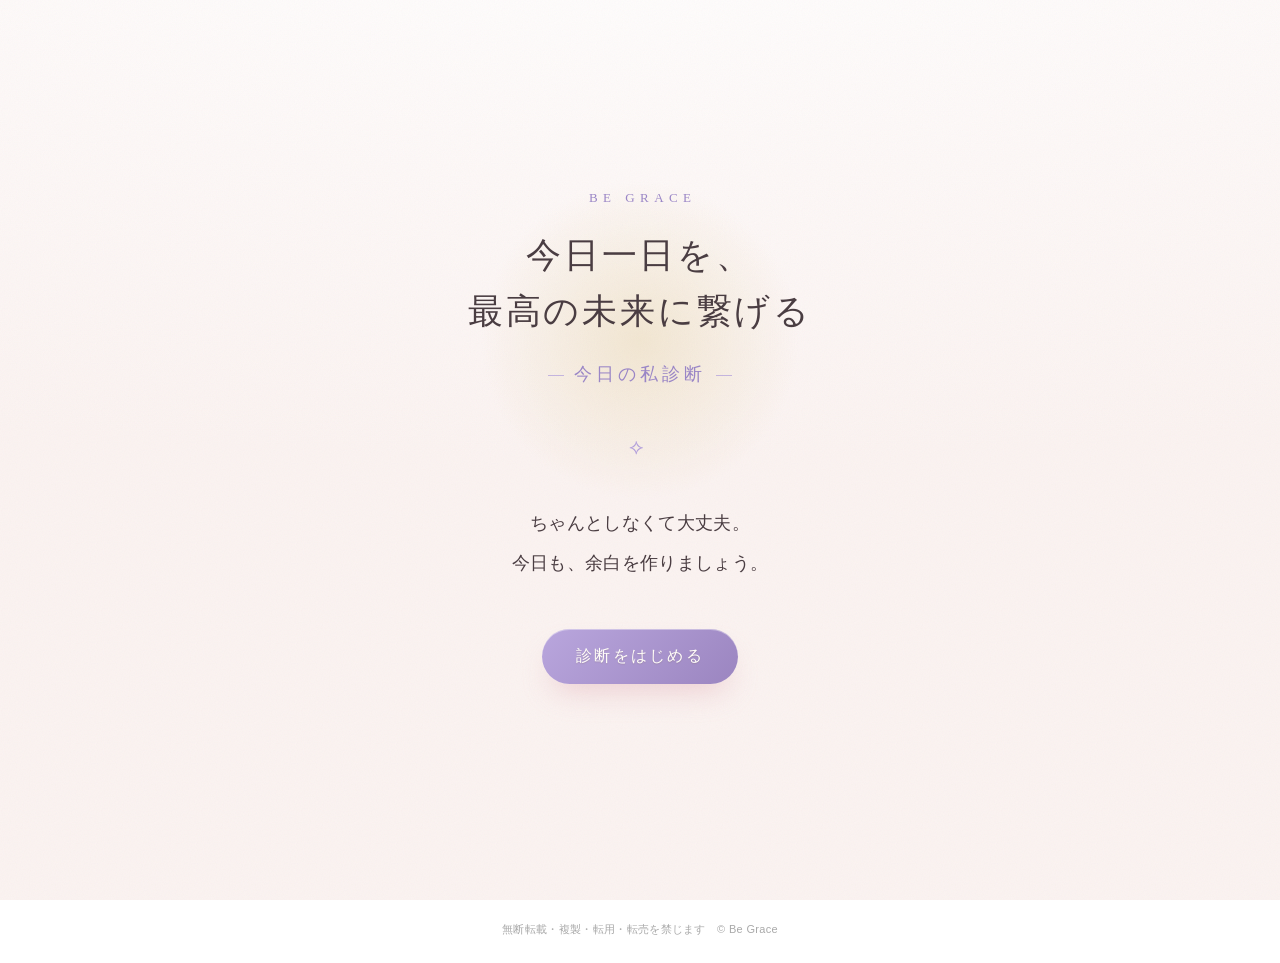
==== commit ae41f387: "著作権・無断転用の一文を追加" ====
--- a/index.html
+++ b/index.html
@@ -1983,8 +1983,8 @@
       ${restartHtml}
 
       <p class="disclaimer">
-        ※ これは医療的な診断ではなく、今日の自分にやさしく気づくための<br />
-        セルフケアの診断です。
+        ※ これは医療的な診断ではなく、<br />
+        <span style="display:inline-block;white-space:nowrap">今日の自分にやさしく気づく</span><span style="display:inline-block;white-space:nowrap">ためのセルフケアの診断です。</span>
       </p>
     `;
   }
@@ -2029,5 +2029,6 @@
 })();
 
     </script>
-  </body>
+  <div class="bg-copyright" style="text-align:center;font-size:11px;color:#9a9a9a;opacity:.85;padding:20px 12px 24px;line-height:1.7;font-family:-apple-system,sans-serif;">無断転載・複製・転用・転売を禁じます　© Be Grace</div>
+</body>
 </html>
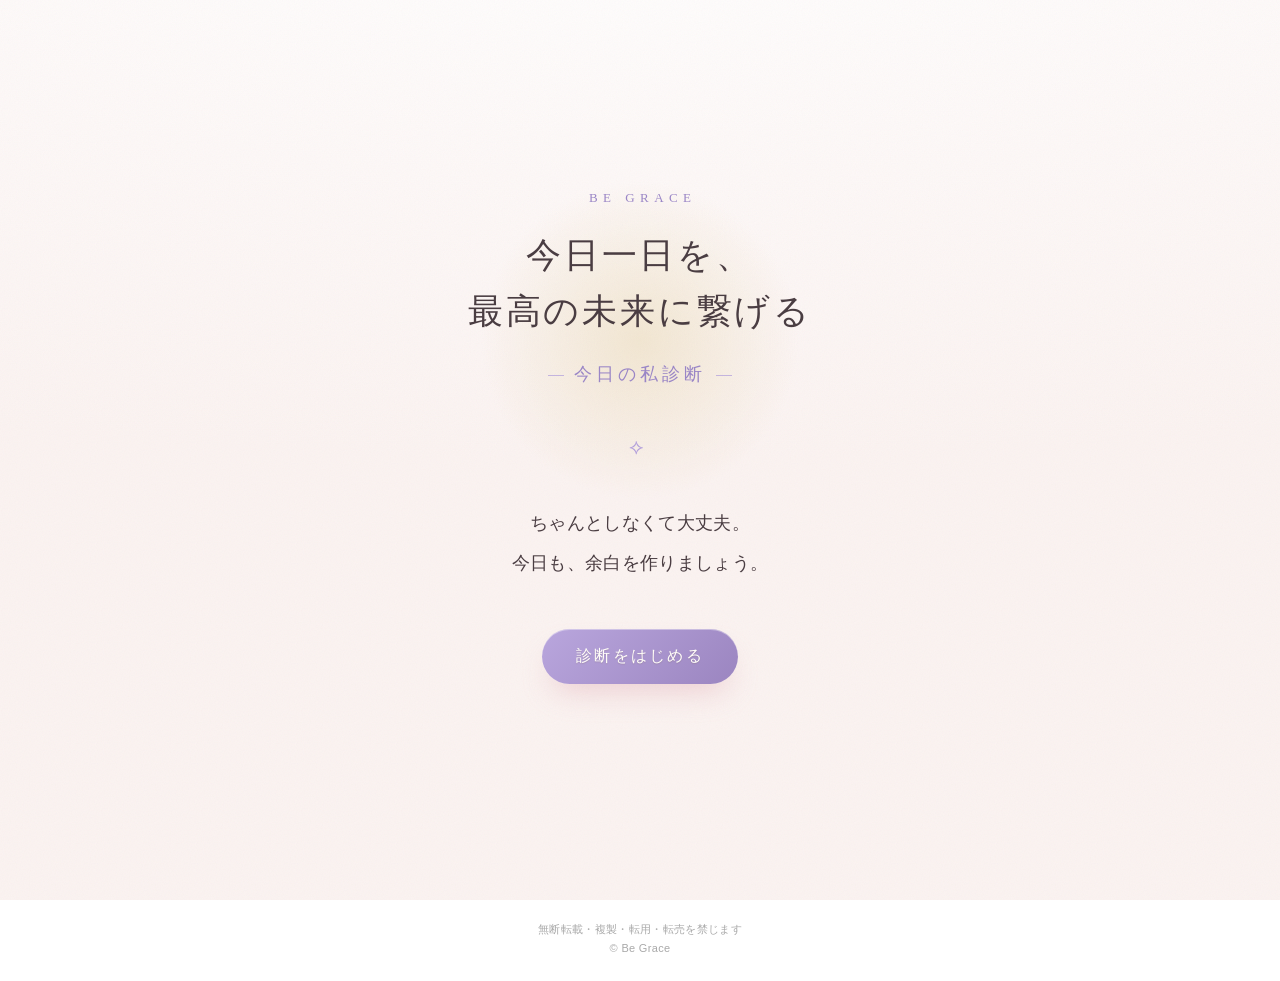
==== commit d79e74e0: "注意書きの©を改行（見やすく）" ====
--- a/index.html
+++ b/index.html
@@ -2029,6 +2029,6 @@
 })();
 
     </script>
-  <div class="bg-copyright" style="text-align:center;font-size:11px;color:#9a9a9a;opacity:.85;padding:20px 12px 24px;line-height:1.7;font-family:-apple-system,sans-serif;">無断転載・複製・転用・転売を禁じます　© Be Grace</div>
+  <div class="bg-copyright" style="text-align:center;font-size:11px;color:#9a9a9a;opacity:.85;padding:20px 12px 24px;line-height:1.7;font-family:-apple-system,sans-serif;">無断転載・複製・転用・転売を禁じます<br>© Be Grace</div>
 </body>
 </html>
